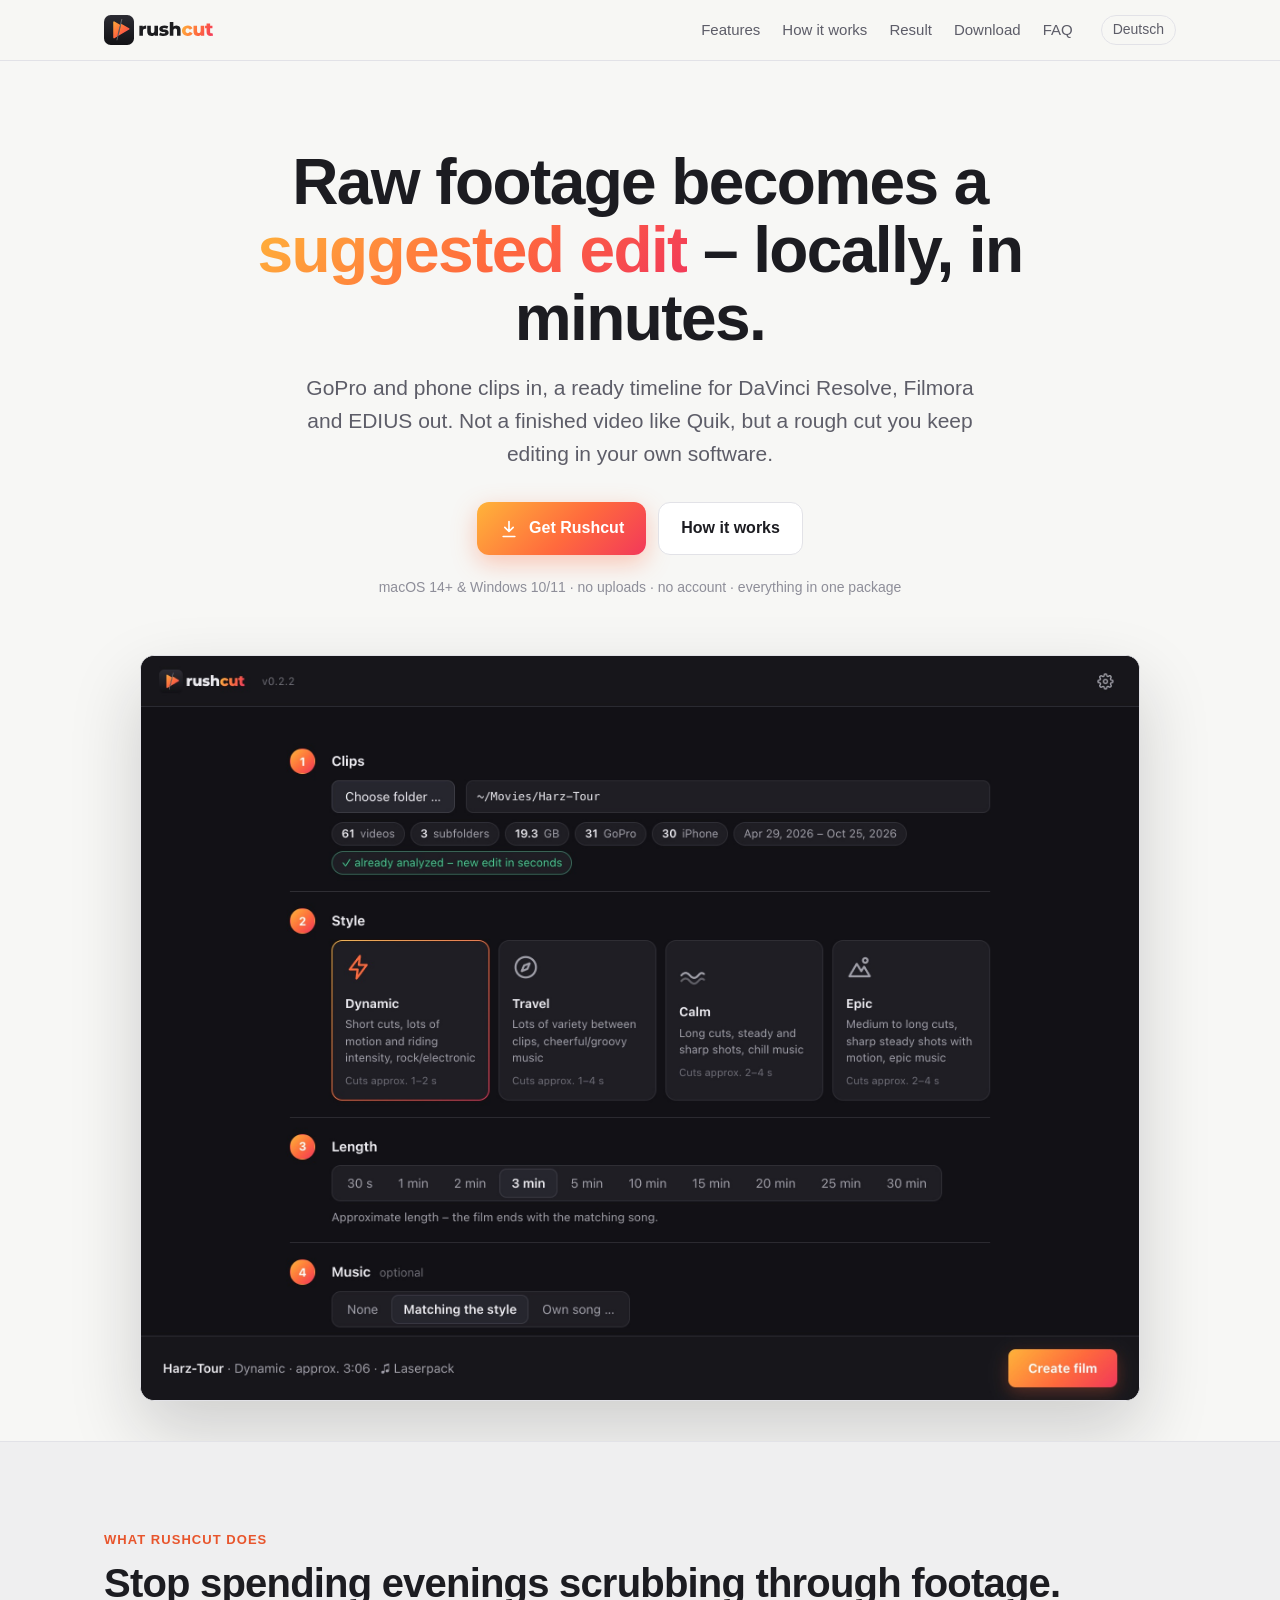
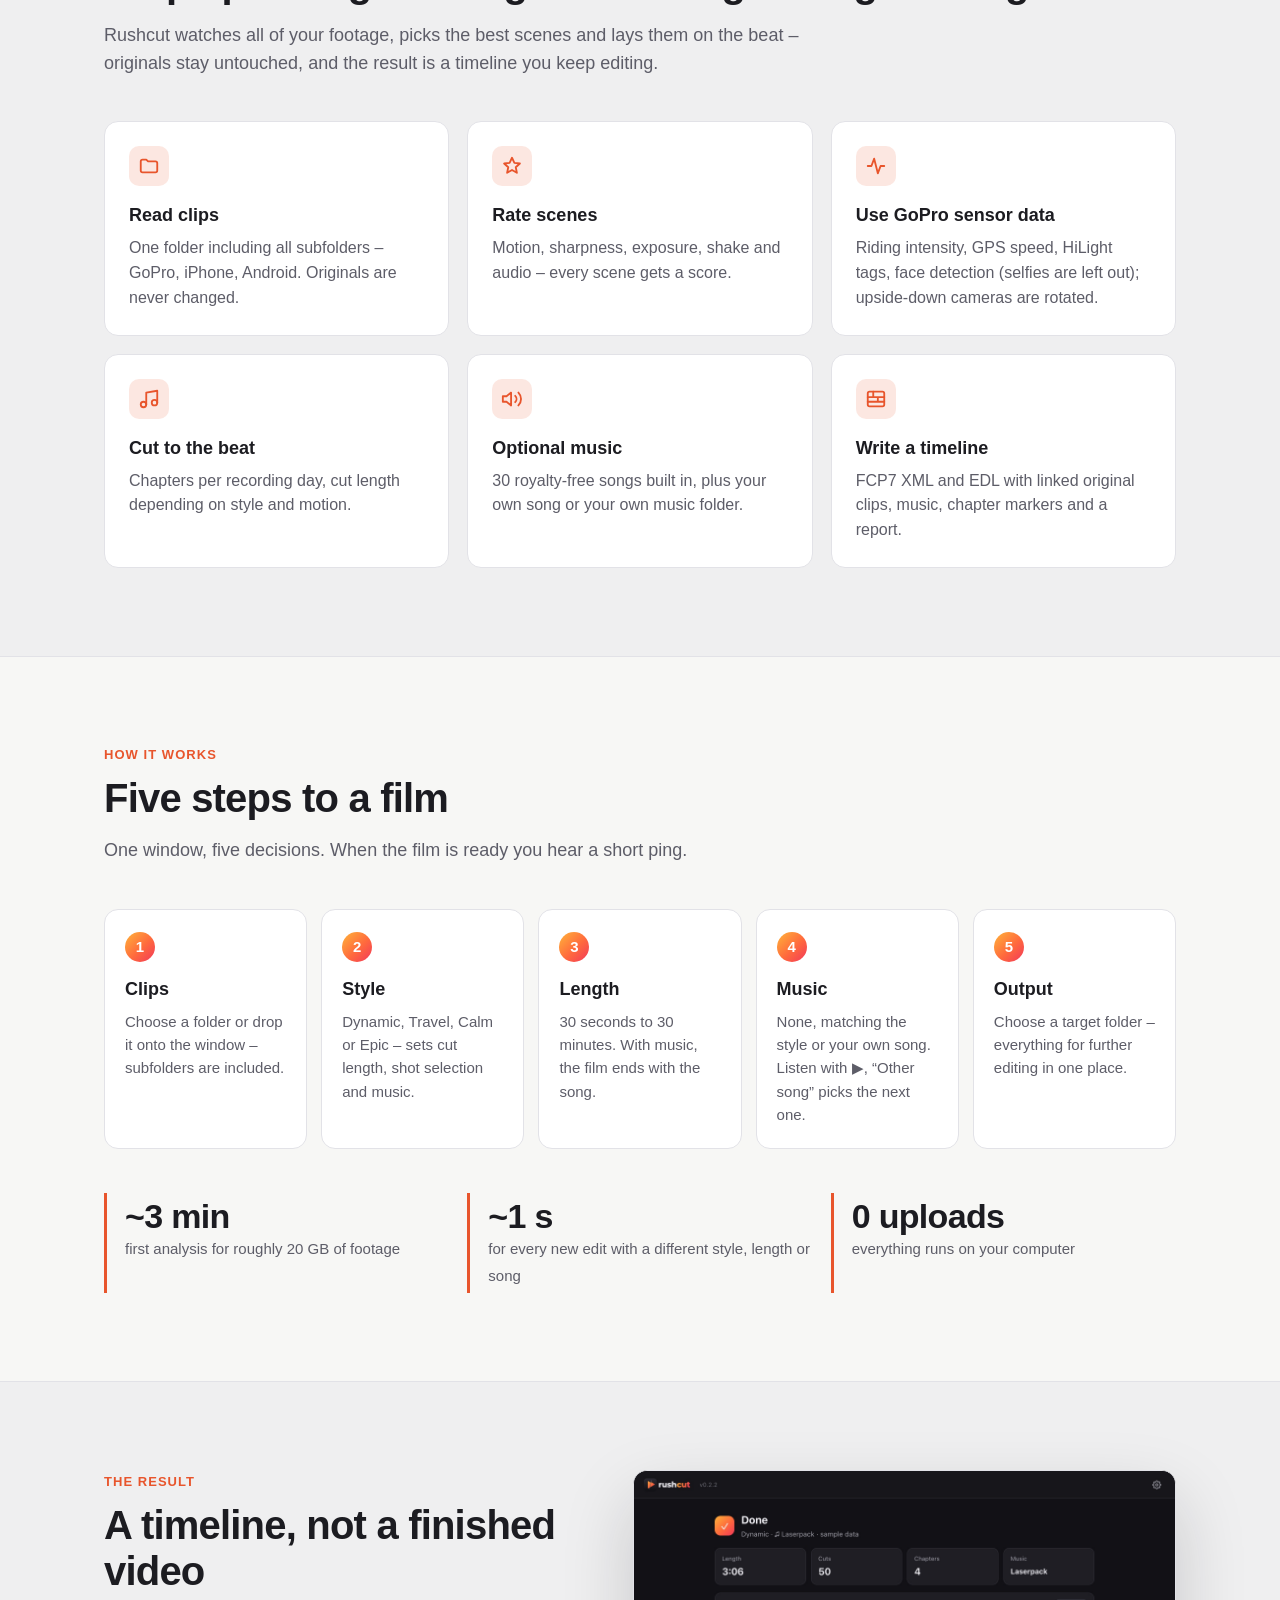
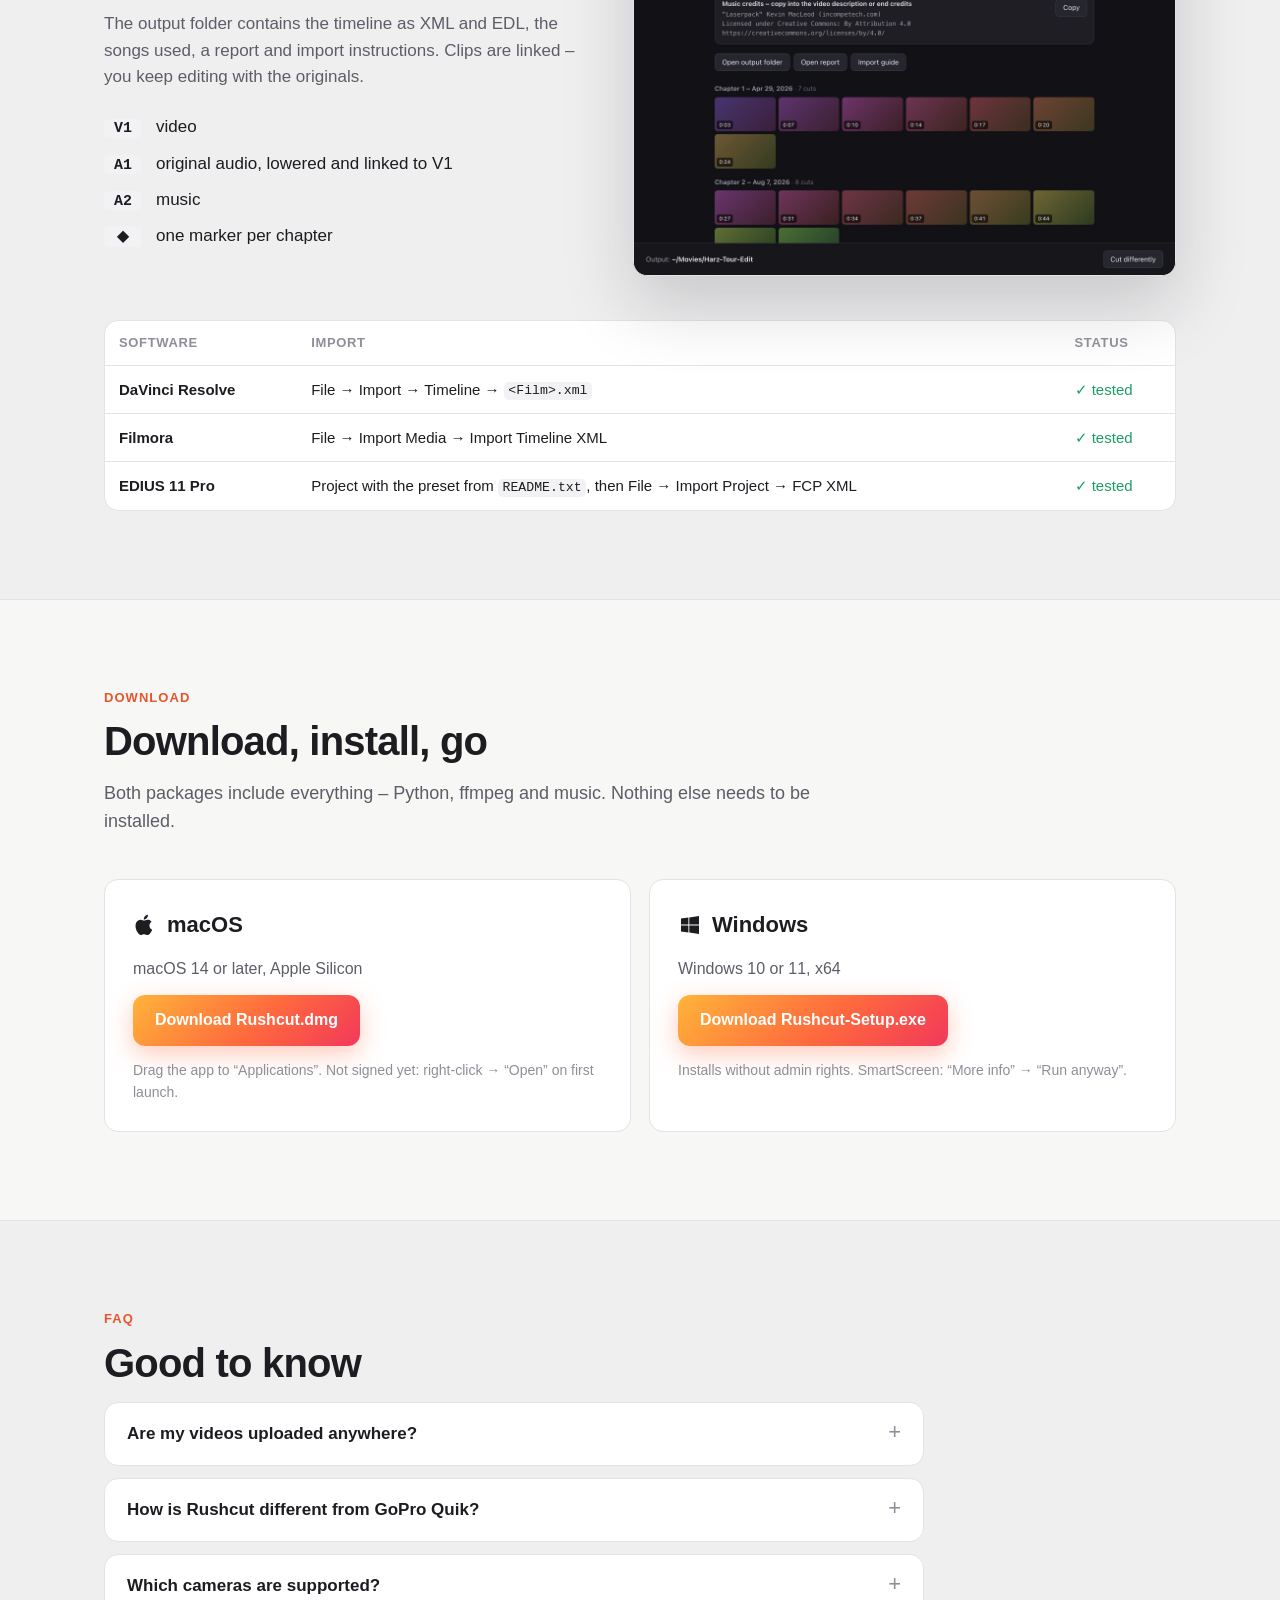
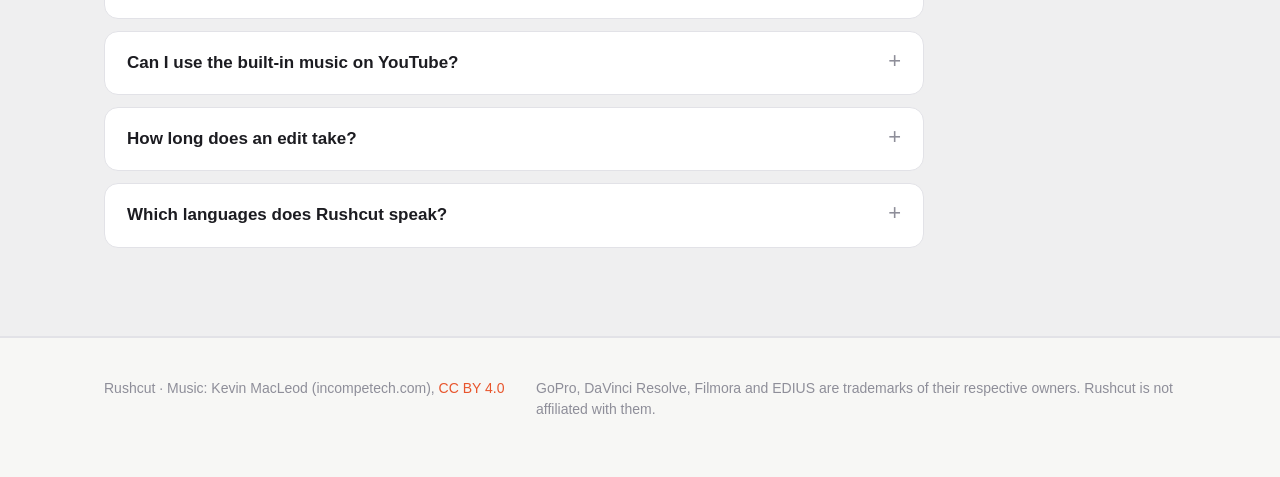
==== en/index.html @ 48d0cdb5 "Webseite aus spychi/Rushcut (erste Fassung)" ====
<!doctype html>
<html lang="en">
<head>
<meta charset="utf-8">
<meta name="viewport" content="width=device-width, initial-scale=1">
<title>Rushcut – raw footage becomes a suggested edit</title>
<meta name="description" content="Rushcut turns GoPro and phone clips into a suggested edit in minutes – as a timeline for DaVinci Resolve, Filmora and EDIUS. Local, no account, no uploads.">
<meta property="og:title" content="Rushcut – raw footage becomes a suggested edit">
<meta property="og:description" content="GoPro and phone clips in, a ready timeline for DaVinci Resolve, Filmora and EDIUS out – locally, in minutes.">
<meta property="og:image" content="../assets/app-setup-en.jpg">
<link rel="alternate" hreflang="de" href="../">
<link rel="icon" href="../assets/icon-small.svg" type="image/svg+xml">
<link rel="apple-touch-icon" href="../assets/apple-touch-icon.png">
<link rel="stylesheet" href="../assets/style.css">
</head>
<body>

<header class="top">
  <div class="wrap">
    <a class="logo" href="./" aria-label="Rushcut">
      <img class="logo-light" src="../assets/logo.svg" alt="Rushcut">
      <img class="logo-dark" src="../assets/logo-dark.svg" alt="Rushcut">
    </a>
    <nav>
      <a href="#features">Features</a>
      <a href="#steps">How it works</a>
      <a href="#result">Result</a>
      <a href="#download">Download</a>
      <a href="#faq">FAQ</a>
    </nav>
    <a class="lang" href="../" hreflang="de" lang="de">Deutsch</a>
  </div>
</header>

<main>

<div class="hero">
  <div class="wrap">
    <h1>Raw footage becomes a <span class="grad">suggested edit</span> – locally, in minutes.</h1>
    <p class="lead">GoPro and phone clips in, a ready timeline for DaVinci Resolve, Filmora and EDIUS out.
      Not a finished video like Quik, but a rough cut you keep editing in your own software.</p>
    <div class="cta">
      <a class="btn btn-hot" href="#download">
        <svg viewBox="0 0 24 24" fill="none" stroke="currentColor" stroke-width="2" stroke-linecap="round" stroke-linejoin="round"><path d="M12 3v12m0 0-5-5m5 5 5-5M5 21h14"/></svg>
        Get Rushcut
      </a>
      <a class="btn" href="#steps">How it works</a>
    </div>
    <p class="facts">macOS 14+ &amp; Windows 10/11 · no uploads · no account · everything in one package</p>
    <div class="shot"><img src="../assets/app-setup-en.jpg" width="2200" height="1640" alt="Rushcut window: clip folder chosen, style Dynamic, length 3 minutes, music matching the style"></div>
  </div>
</div>

<section id="features" class="alt">
  <div class="wrap">
    <p class="eyebrow">What Rushcut does</p>
    <h2>Stop spending evenings scrubbing through footage.</h2>
    <p class="intro">Rushcut watches all of your footage, picks the best scenes and lays them on the beat –
      originals stay untouched, and the result is a timeline you keep editing.</p>
    <div class="grid">
      <div class="card">
        <div class="ic"><svg viewBox="0 0 24 24" fill="none" stroke="currentColor" stroke-width="2" stroke-linecap="round" stroke-linejoin="round"><path d="M3 7a2 2 0 0 1 2-2h4l2 2h8a2 2 0 0 1 2 2v8a2 2 0 0 1-2 2H5a2 2 0 0 1-2-2z"/></svg></div>
        <h3>Read clips</h3>
        <p>One folder including all subfolders – GoPro, iPhone, Android. Originals are never changed.</p>
      </div>
      <div class="card">
        <div class="ic"><svg viewBox="0 0 24 24" fill="none" stroke="currentColor" stroke-width="2" stroke-linecap="round" stroke-linejoin="round"><path d="M12 3l2.6 5.6 6 .7-4.5 4.1 1.2 6L12 16.4 6.7 19.4l1.2-6L3.4 9.3l6-.7z"/></svg></div>
        <h3>Rate scenes</h3>
        <p>Motion, sharpness, exposure, shake and audio – every scene gets a score.</p>
      </div>
      <div class="card">
        <div class="ic"><svg viewBox="0 0 24 24" fill="none" stroke="currentColor" stroke-width="2" stroke-linecap="round" stroke-linejoin="round"><path d="M3 12h4l3-8 4 16 3-8h4"/></svg></div>
        <h3>Use GoPro sensor data</h3>
        <p>Riding intensity, GPS speed, HiLight tags, face detection (selfies are left out); upside-down cameras are rotated.</p>
      </div>
      <div class="card">
        <div class="ic"><svg viewBox="0 0 24 24" fill="none" stroke="currentColor" stroke-width="2" stroke-linecap="round" stroke-linejoin="round"><path d="M9 18V5l12-2v13"/><circle cx="6" cy="18" r="3"/><circle cx="18" cy="16" r="3"/></svg></div>
        <h3>Cut to the beat</h3>
        <p>Chapters per recording day, cut length depending on style and motion.</p>
      </div>
      <div class="card">
        <div class="ic"><svg viewBox="0 0 24 24" fill="none" stroke="currentColor" stroke-width="2" stroke-linecap="round" stroke-linejoin="round"><path d="M11 5 6 9H2v6h4l5 4zM15.5 8.5a5 5 0 0 1 0 7M19 5a10 10 0 0 1 0 14"/></svg></div>
        <h3>Optional music</h3>
        <p>30 royalty-free songs built in, plus your own song or your own music folder.</p>
      </div>
      <div class="card">
        <div class="ic"><svg viewBox="0 0 24 24" fill="none" stroke="currentColor" stroke-width="2" stroke-linecap="round" stroke-linejoin="round"><rect x="3" y="4" width="18" height="16" rx="2"/><path d="M3 10h18M3 15h18M9 4v6M14 10v5"/></svg></div>
        <h3>Write a timeline</h3>
        <p>FCP7 XML and EDL with linked original clips, music, chapter markers and a report.</p>
      </div>
    </div>
  </div>
</section>

<section id="steps">
  <div class="wrap">
    <p class="eyebrow">How it works</p>
    <h2>Five steps to a film</h2>
    <p class="intro">One window, five decisions. When the film is ready you hear a short ping.</p>
    <ol class="steps">
      <li><div class="n">1</div><h3>Clips</h3><p>Choose a folder or drop it onto the window – subfolders are included.</p></li>
      <li><div class="n">2</div><h3>Style</h3><p>Dynamic, Travel, Calm or Epic – sets cut length, shot selection and music.</p></li>
      <li><div class="n">3</div><h3>Length</h3><p>30 seconds to 30 minutes. With music, the film ends with the song.</p></li>
      <li><div class="n">4</div><h3>Music</h3><p>None, matching the style or your own song. Listen with ▶, “Other song” picks the next one.</p></li>
      <li><div class="n">5</div><h3>Output</h3><p>Choose a target folder – everything for further editing in one place.</p></li>
    </ol>
    <div class="stats">
      <div class="stat"><b>~3 min</b><span>first analysis for roughly 20 GB of footage</span></div>
      <div class="stat"><b>~1 s</b><span>for every new edit with a different style, length or song</span></div>
      <div class="stat"><b>0 uploads</b><span>everything runs on your computer</span></div>
    </div>
  </div>
</section>

<section id="result" class="alt">
  <div class="wrap">
    <div class="split">
      <div>
        <p class="eyebrow">The result</p>
        <h2>A timeline, not a finished video</h2>
        <p class="muted">The output folder contains the timeline as XML and EDL, the songs used, a report and
          import instructions. Clips are linked – you keep editing with the originals.</p>
        <ul class="tracks">
          <li><code>V1</code><span>video</span></li>
          <li><code>A1</code><span>original audio, lowered and linked to V1</span></li>
          <li><code>A2</code><span>music</span></li>
          <li><code>◆</code><span>one marker per chapter</span></li>
        </ul>
      </div>
      <div class="shot"><img src="../assets/app-done-en.jpg" width="2200" height="1640" loading="lazy" alt="Rushcut after the edit: 3:06 minutes, 50 cuts, 4 chapters, music credits and chapter preview"></div>
    </div>

    <div class="table">
      <table>
        <thead><tr><th>Software</th><th>Import</th><th>Status</th></tr></thead>
        <tbody>
          <tr><td>DaVinci Resolve</td><td>File → Import → Timeline → <code>&lt;Film&gt;.xml</code></td><td class="ok">✓ tested</td></tr>
          <tr><td>Filmora</td><td>File → Import Media → Import Timeline XML</td><td class="ok">✓ tested</td></tr>
          <tr><td>EDIUS 11 Pro</td><td>Project with the preset from <code>README.txt</code>, then File → Import Project → FCP XML</td><td class="ok">✓ tested</td></tr>
        </tbody>
      </table>
    </div>
  </div>
</section>

<section id="download">
  <div class="wrap">
    <p class="eyebrow">Download</p>
    <h2>Download, install, go</h2>
    <p class="intro">Both packages include everything – Python, ffmpeg and music. Nothing else needs to be installed.</p>
    <div class="dl">
      <div class="card">
        <h3><svg viewBox="0 0 24 24" fill="currentColor"><path d="M16.4 12.6c0-2.6 2.1-3.8 2.2-3.9-1.2-1.8-3.1-2-3.7-2-1.6-.2-3.1.9-3.9.9-.8 0-2-.9-3.4-.9-1.7 0-3.3 1-4.2 2.6-1.8 3.1-.5 7.7 1.3 10.2.9 1.2 1.9 2.6 3.2 2.6 1.3-.1 1.8-.8 3.3-.8 1.6 0 2 .8 3.4.8 1.4 0 2.3-1.3 3.1-2.5 1-1.4 1.4-2.8 1.4-2.9 0 0-2.7-1-2.7-4.1zM13.9 4.9c.7-.9 1.2-2 1-3.2-1 0-2.3.7-3 1.6-.7.8-1.2 2-1.1 3.1 1.2.1 2.3-.6 3.1-1.5z"/></svg>macOS</h3>
        <p class="muted">macOS 14 or later, Apple Silicon</p>
        <a class="btn btn-hot" href="https://github.com/spychi/rushcut-releases/releases/latest/download/Rushcut.dmg">Download Rushcut.dmg</a>
        <p class="hint">Drag the app to “Applications”. Not signed yet: right-click → “Open” on first launch.</p>
      </div>
      <div class="card">
        <h3><svg viewBox="0 0 24 24" fill="currentColor"><path d="M3 5.5 10.4 4.5v7H3zM11.3 4.4 21 3v8.5h-9.7zM3 12.4h7.4v7.1L3 18.5zM11.3 12.4H21V21l-9.7-1.4z"/></svg>Windows</h3>
        <p class="muted">Windows 10 or 11, x64</p>
        <a class="btn btn-hot" href="https://github.com/spychi/rushcut-releases/releases/latest/download/Rushcut-Setup.exe">Download Rushcut-Setup.exe</a>
        <p class="hint">Installs without admin rights. SmartScreen: “More info” → “Run anyway”.</p>
      </div>
    </div>
  </div>
</section>

<section id="faq" class="alt">
  <div class="wrap">
    <p class="eyebrow">FAQ</p>
    <h2>Good to know</h2>
    <div class="faq">
      <details>
        <summary>Are my videos uploaded anywhere?</summary>
        <p>No. Rushcut runs entirely on your computer – no uploads, no account, no tracking. Original clips are only read, never changed.</p>
      </details>
      <details>
        <summary>How is Rushcut different from GoPro Quik?</summary>
        <p>Quik delivers a finished video and needs its app and cloud. Rushcut delivers a suggested edit as a timeline you keep editing freely in DaVinci Resolve, Filmora or EDIUS – with the original clips in full quality.</p>
      </details>
      <details>
        <summary>Which cameras are supported?</summary>
        <p>Anything that writes common video files – GoPro, iPhone, Android and others. For GoPro cameras with sensor data (GPMF), Rushcut also uses speed, riding intensity, HiLight tags and orientation.</p>
      </details>
      <details>
        <summary>Can I use the built-in music on YouTube?</summary>
        <p>Yes. The songs are by Kevin MacLeod (incompetech.com) under CC BY 4.0 – including monetized videos. Rushcut puts the music credits into the output folder; they belong in the video description or end credits.</p>
      </details>
      <details>
        <summary>How long does an edit take?</summary>
        <p>The first analysis takes a few minutes (about 3 minutes for roughly 20 GB of footage). After that, a new edit with a different style, length or music is ready in about a second.</p>
      </details>
      <details>
        <summary>Which languages does Rushcut speak?</summary>
        <p>English and German – following the system language, switchable in the settings. That includes the report, instructions and folder names in the output.</p>
      </details>
    </div>
  </div>
</section>

</main>

<footer>
  <div class="wrap">
    <p>Rushcut · Music: Kevin MacLeod (incompetech.com), <a href="https://creativecommons.org/licenses/by/4.0/">CC BY 4.0</a></p>
    <p>GoPro, DaVinci Resolve, Filmora and EDIUS are trademarks of their respective owners. Rushcut is not affiliated with them.</p>
  </div>
</footer>

</body>
</html>
---- assets/style.css ----
/* Rushcut – Webseite. Farben wie in der App (gui/web/style.css): dunkel als Standard, hell nach System. */

:root {
  --bg: #121215;
  --bg-2: #17171b;
  --panel: #1e1e23;
  --panel-2: #26262d;
  --line: #2e2e36;
  --text: #ececf0;
  --muted: #a0a0aa;
  --faint: #6e6e78;
  --hot-1: #ffb43a;
  --hot-2: #ff6a3d;
  --hot-3: #f2385a;
  --hot: linear-gradient(135deg, var(--hot-1), var(--hot-2) 55%, var(--hot-3));
  --accent: #ff6a3d;
  --ok: #3ecf8e;
  --shadow: 0 30px 80px rgba(0, 0, 0, .55);
  --radius: 14px;
  --wrap: 1120px;
  color-scheme: dark;
}

@media (prefers-color-scheme: light) {
  :root {
    --bg: #f7f7f5;
    --bg-2: #efeff0;
    --panel: #ffffff;
    --panel-2: #f2f2f5;
    --line: #e2e2e7;
    --text: #1c1c21;
    --muted: #5d5d68;
    --faint: #8e8e99;
    --accent: #e8552c;
    --ok: #1a9e63;
    --shadow: 0 30px 70px rgba(20, 20, 30, .18);
    color-scheme: light;
  }
}

* { box-sizing: border-box; }
html { scroll-behavior: smooth; scroll-padding-top: 72px; }
body {
  margin: 0;
  background: var(--bg);
  color: var(--text);
  font: 17px/1.55 -apple-system, BlinkMacSystemFont, "Segoe UI", "Helvetica Neue", Arial, sans-serif;
  -webkit-font-smoothing: antialiased;
}
a { color: var(--accent); text-decoration: none; }
a:hover { text-decoration: underline; }
img { max-width: 100%; height: auto; display: block; }
code { font: .88em ui-monospace, SFMono-Regular, Menlo, Consolas, monospace; background: var(--panel-2);
       padding: .1em .35em; border-radius: 5px; }
.wrap { max-width: var(--wrap); margin: 0 auto; padding: 0 24px; }
.muted { color: var(--muted); }
.grad { background: var(--hot); -webkit-background-clip: text; background-clip: text; color: transparent; }

/* --- Kopfzeile ----------------------------------------------------------- */

.top {
  position: sticky; top: 0; z-index: 10;
  background: color-mix(in srgb, var(--bg) 82%, transparent);
  backdrop-filter: saturate(160%) blur(14px); -webkit-backdrop-filter: saturate(160%) blur(14px);
  border-bottom: 1px solid var(--line);
}
.top .wrap { display: flex; align-items: center; gap: 28px; height: 60px; }
.top .logo img { height: 30px; }
.top nav { display: flex; gap: 22px; margin-left: auto; font-size: 15px; }
.top nav a { color: var(--muted); }
.top nav a:hover { color: var(--text); text-decoration: none; }
.top .lang { font-size: 14px; color: var(--muted); border: 1px solid var(--line); border-radius: 999px; padding: 3px 11px; }
.top .lang:hover { color: var(--text); text-decoration: none; }
.logo-dark { display: none; }
@media (prefers-color-scheme: dark) { .logo-light { display: none; } .logo-dark { display: block; } }

/* --- Knöpfe -------------------------------------------------------------- */

.btn {
  display: inline-flex; align-items: center; gap: 10px;
  padding: 13px 22px; border-radius: 12px; font-weight: 600; font-size: 16px;
  border: 1px solid var(--line); background: var(--panel); color: var(--text);
}
.btn:hover { text-decoration: none; border-color: var(--faint); }
.btn-hot { background: var(--hot); border: 0; color: #fff; box-shadow: 0 8px 24px rgba(255, 106, 61, .35); }
.btn-hot:hover { filter: brightness(1.06); }
.btn svg { width: 20px; height: 20px; flex: none; }
.btn small { font-weight: 400; opacity: .8; }

/* --- Hero ---------------------------------------------------------------- */

.hero { padding: 88px 0 40px; text-align: center; position: relative; overflow: hidden; }
.hero::before {
  content: ""; position: absolute; inset: -40% -20% auto; height: 640px; z-index: -1;
  background: radial-gradient(closest-side, rgba(255, 106, 61, .22), transparent 70%);
}
.hero h1 { font-size: clamp(36px, 6vw, 64px); line-height: 1.06; letter-spacing: -.025em; margin: 0 auto 20px; max-width: 900px; }
.hero .lead { font-size: clamp(18px, 2.2vw, 21px); color: var(--muted); max-width: 680px; margin: 0 auto 32px; }
.hero .cta { display: flex; gap: 12px; justify-content: center; flex-wrap: wrap; }
.hero .facts { margin: 22px 0 0; font-size: 14px; color: var(--faint); }

.shot {
  margin: 56px auto 0; max-width: 1000px;
  border-radius: 14px; overflow: hidden; border: 1px solid var(--line); box-shadow: var(--shadow);
  background: #121215;
}

/* --- Abschnitte ---------------------------------------------------------- */

section { padding: 88px 0; }
section.alt { background: var(--bg-2); border-top: 1px solid var(--line); border-bottom: 1px solid var(--line); }
.eyebrow { font-size: 13px; font-weight: 700; letter-spacing: .08em; text-transform: uppercase; color: var(--accent); margin: 0 0 10px; }
h2 { font-size: clamp(28px, 4vw, 40px); line-height: 1.15; letter-spacing: -.02em; margin: 0 0 16px; }
.intro { color: var(--muted); max-width: 720px; margin: 0 0 44px; font-size: 18px; }
h3 { font-size: 18px; margin: 0 0 6px; }

.grid { display: grid; gap: 18px; grid-template-columns: repeat(3, 1fr); }
.card { background: var(--panel); border: 1px solid var(--line); border-radius: var(--radius); padding: 24px; }
.card p { margin: 0; color: var(--muted); font-size: 16px; }
.card .ic { width: 40px; height: 40px; border-radius: 10px; display: grid; place-items: center; margin-bottom: 16px;
            background: color-mix(in srgb, var(--accent) 14%, transparent); color: var(--accent); }
.card .ic svg { width: 22px; height: 22px; }

/* Schritte */
.steps { list-style: none; padding: 0; margin: 0; display: grid; gap: 14px; grid-template-columns: repeat(5, 1fr); }
.steps li { background: var(--panel); border: 1px solid var(--line); border-radius: var(--radius); padding: 22px 20px; }
.steps .n { width: 30px; height: 30px; border-radius: 50%; background: var(--hot); color: #fff; font-weight: 700;
            display: grid; place-items: center; font-size: 15px; margin-bottom: 14px; }
.steps p { margin: 0; color: var(--muted); font-size: 15px; }

/* Zahlen */
.stats { display: grid; grid-template-columns: repeat(3, 1fr); gap: 18px; margin-top: 44px; }
.stat { border-left: 3px solid var(--accent); padding: 4px 0 4px 18px; }
.stat b { display: block; font-size: 34px; letter-spacing: -.02em; line-height: 1.15; }
.stat span { color: var(--muted); font-size: 15px; }

/* Ergebnis */
.split { display: grid; grid-template-columns: 1fr 1.15fr; gap: 56px; align-items: center; }
.split .shot { margin: 0; }
.tracks { list-style: none; padding: 0; margin: 24px 0; display: grid; gap: 10px; }
.tracks li { display: flex; gap: 14px; align-items: baseline; }
.tracks code { min-width: 38px; text-align: center; font-weight: 700; }
table { width: 100%; border-collapse: collapse; font-size: 15px; }
th, td { text-align: left; padding: 12px 14px; border-bottom: 1px solid var(--line); vertical-align: top; }
th { color: var(--faint); font-weight: 600; font-size: 13px; text-transform: uppercase; letter-spacing: .05em; }
td:first-child { font-weight: 600; white-space: nowrap; }
.ok { color: var(--ok); white-space: nowrap; }
.table { background: var(--panel); border: 1px solid var(--line); border-radius: var(--radius); overflow-x: auto; margin-top: 44px; }
.table tr:last-child td { border-bottom: 0; }

/* Download */
.dl { display: grid; grid-template-columns: 1fr 1fr; gap: 18px; }
.dl .card { display: flex; flex-direction: column; gap: 14px; padding: 28px; }
.dl .card h3 { font-size: 22px; display: flex; align-items: center; gap: 10px; margin: 0; }
.dl .card h3 svg { width: 24px; height: 24px; }
.dl .card .btn { align-self: flex-start; }
.dl .hint { font-size: 14px; color: var(--faint); }

/* FAQ */
.faq { display: grid; gap: 12px; max-width: 820px; }
.faq details { background: var(--panel); border: 1px solid var(--line); border-radius: var(--radius); padding: 18px 22px; }
.faq summary { cursor: pointer; font-weight: 600; list-style: none; display: flex; justify-content: space-between; gap: 16px; }
.faq summary::-webkit-details-marker { display: none; }
.faq summary::after { content: "+"; color: var(--faint); font-weight: 400; font-size: 22px; line-height: 1; }
.faq details[open] summary::after { content: "–"; }
.faq details p { margin: 12px 0 0; color: var(--muted); font-size: 16px; }

/* Fuß */
footer { padding: 40px 0 56px; border-top: 1px solid var(--line); font-size: 14px; color: var(--faint); }
footer .wrap { display: flex; gap: 24px; justify-content: space-between; flex-wrap: wrap; }
footer p { margin: 0; max-width: 640px; }

/* --- Schmale Fenster ----------------------------------------------------- */

@media (max-width: 960px) {
  .steps { grid-template-columns: repeat(2, 1fr); }
  .split { grid-template-columns: 1fr; gap: 36px; }
}
@media (max-width: 720px) {
  body { font-size: 16px; }
  .wrap { padding: 0 16px; }
  .top nav { display: none; }
  .top .lang { margin-left: auto; }
  .hero { padding-top: 56px; }
  section { padding: 64px 0; }
  .grid, .dl, .stats { grid-template-columns: 1fr; }
  .steps { grid-template-columns: 1fr; }
  .hero .cta .btn { width: 100%; justify-content: center; }
}
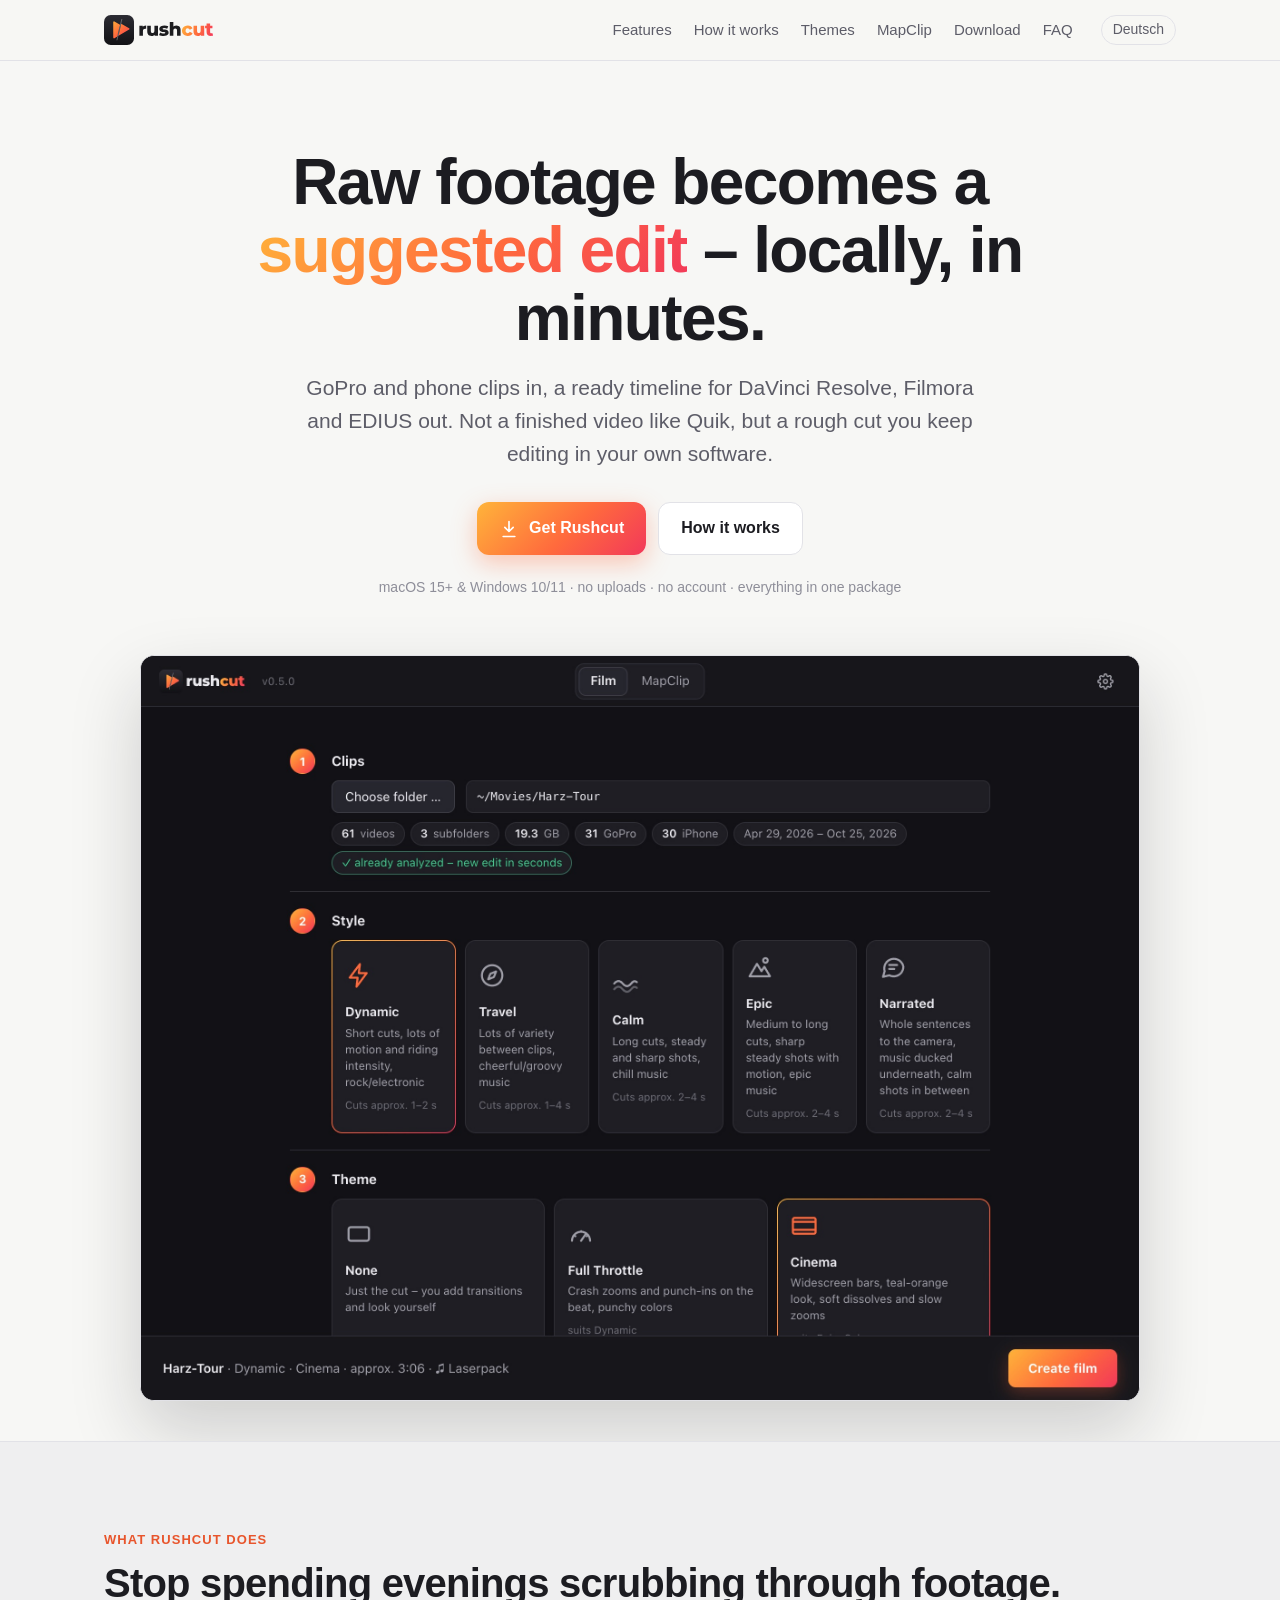
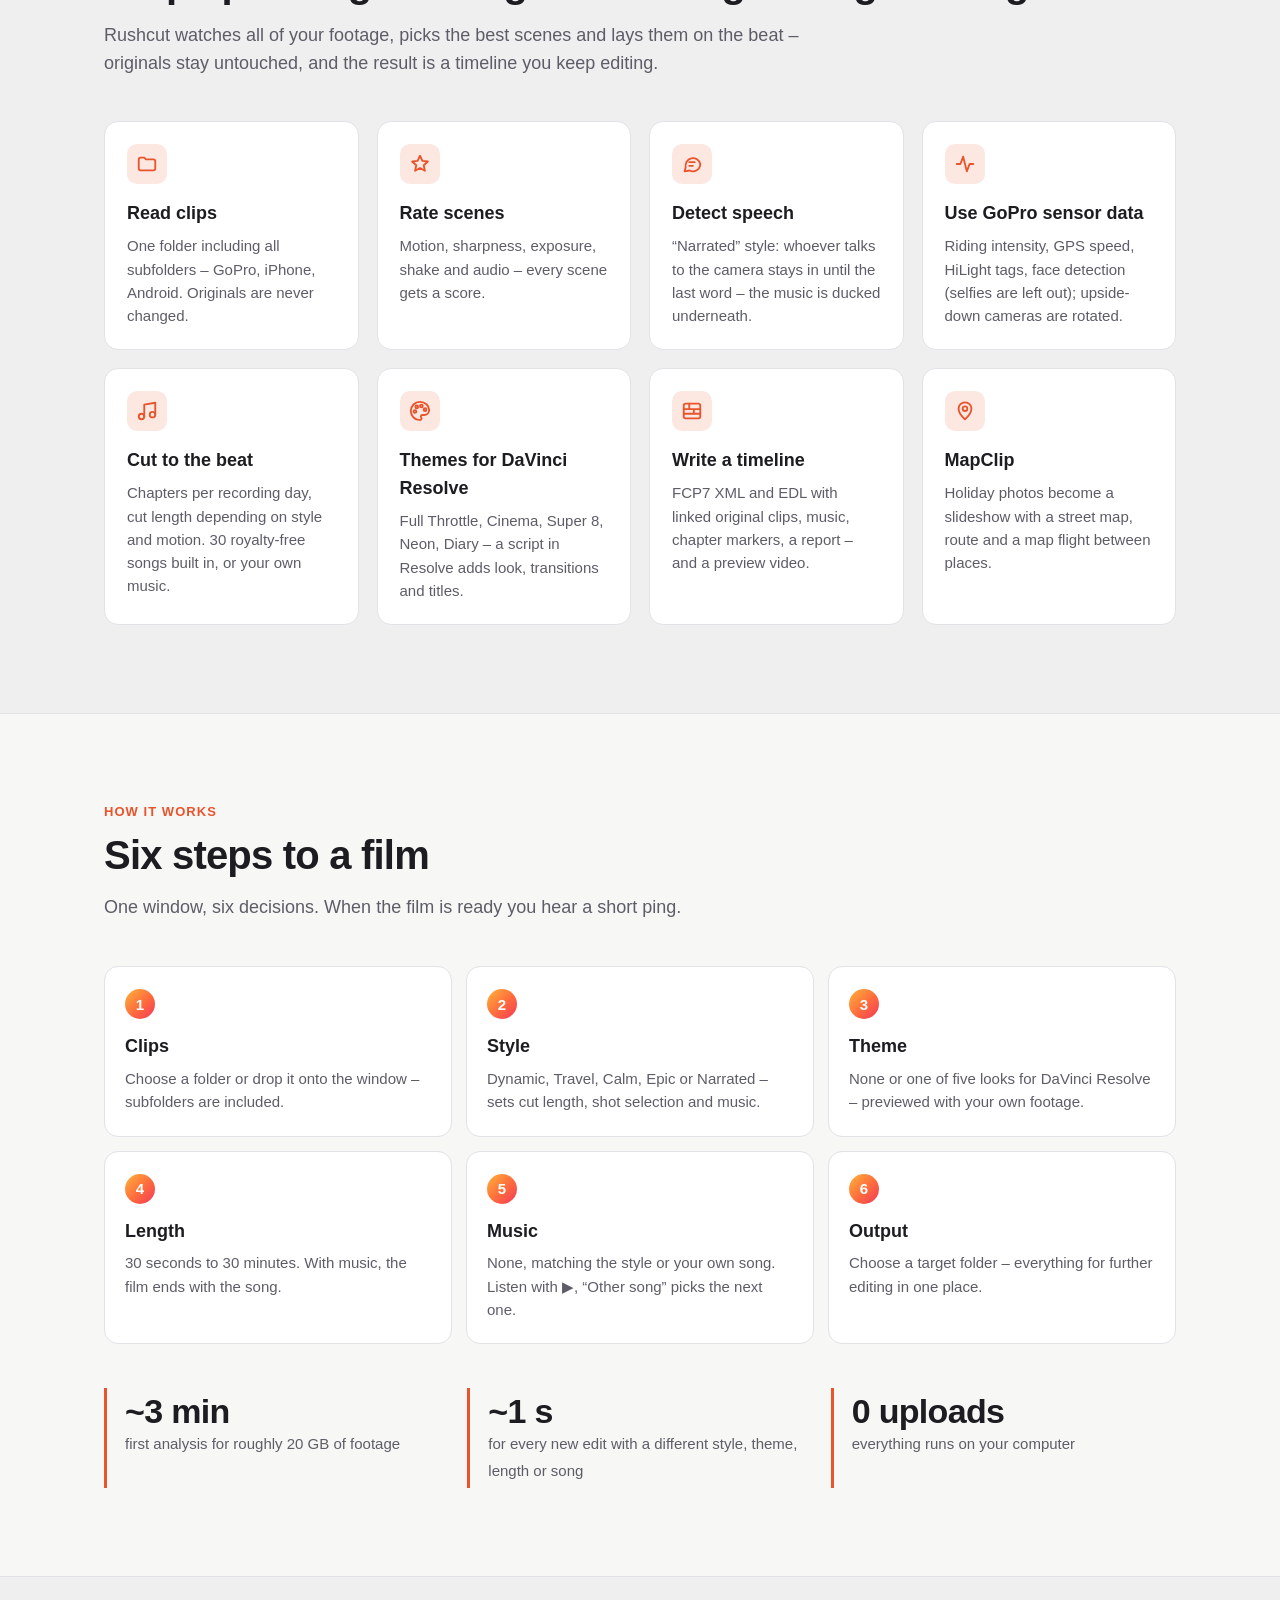
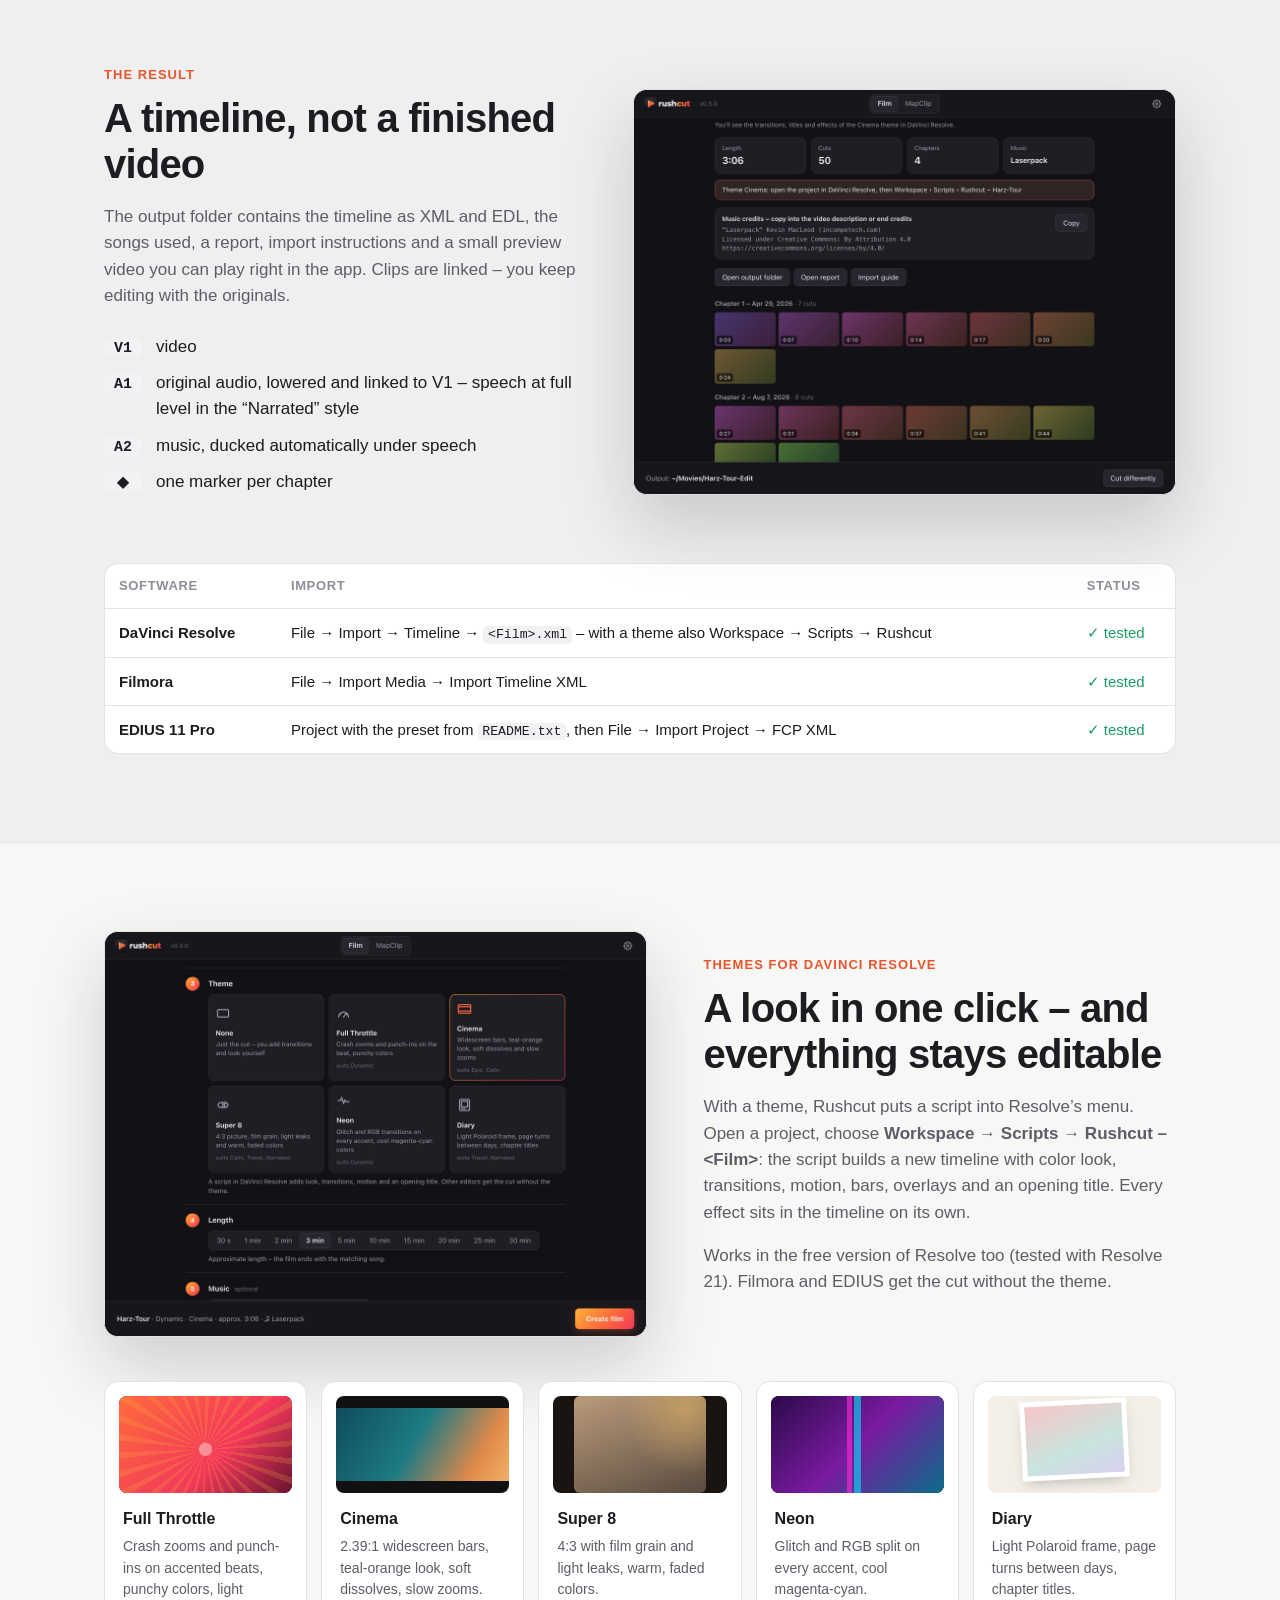
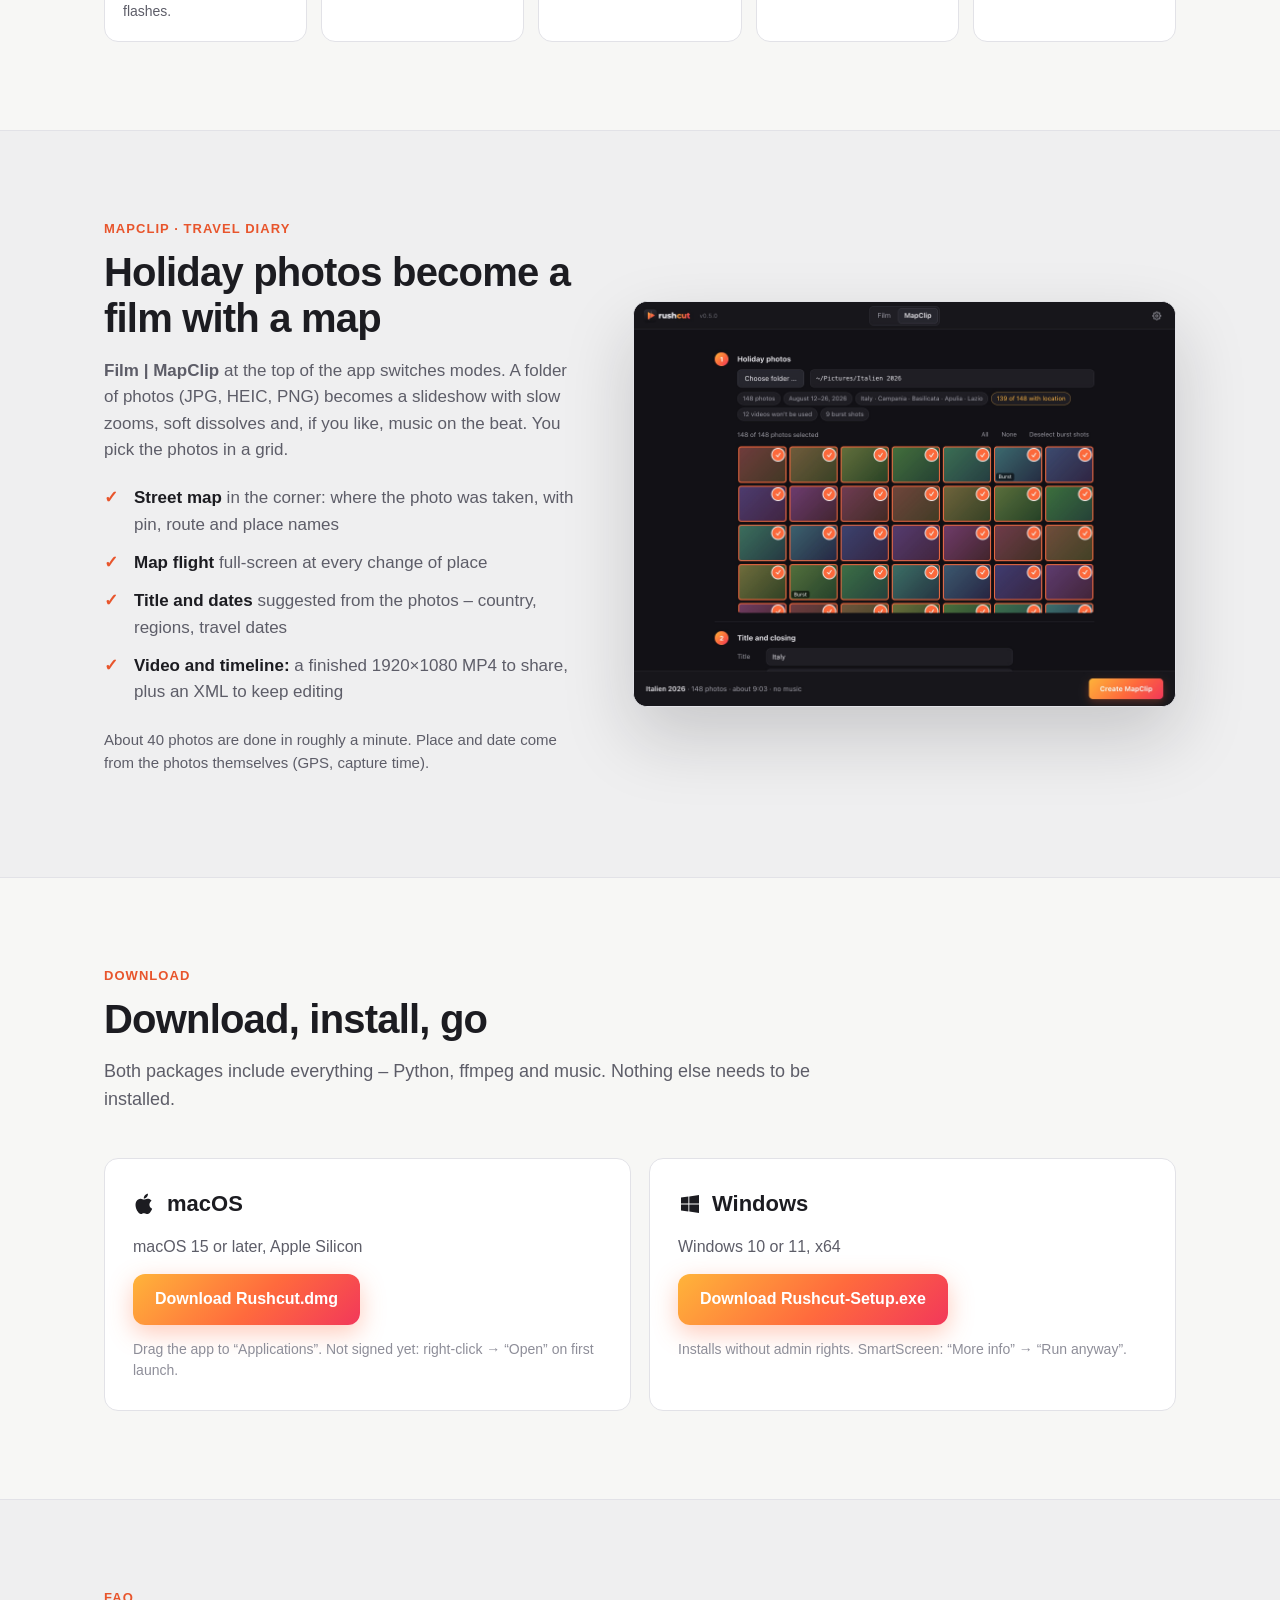
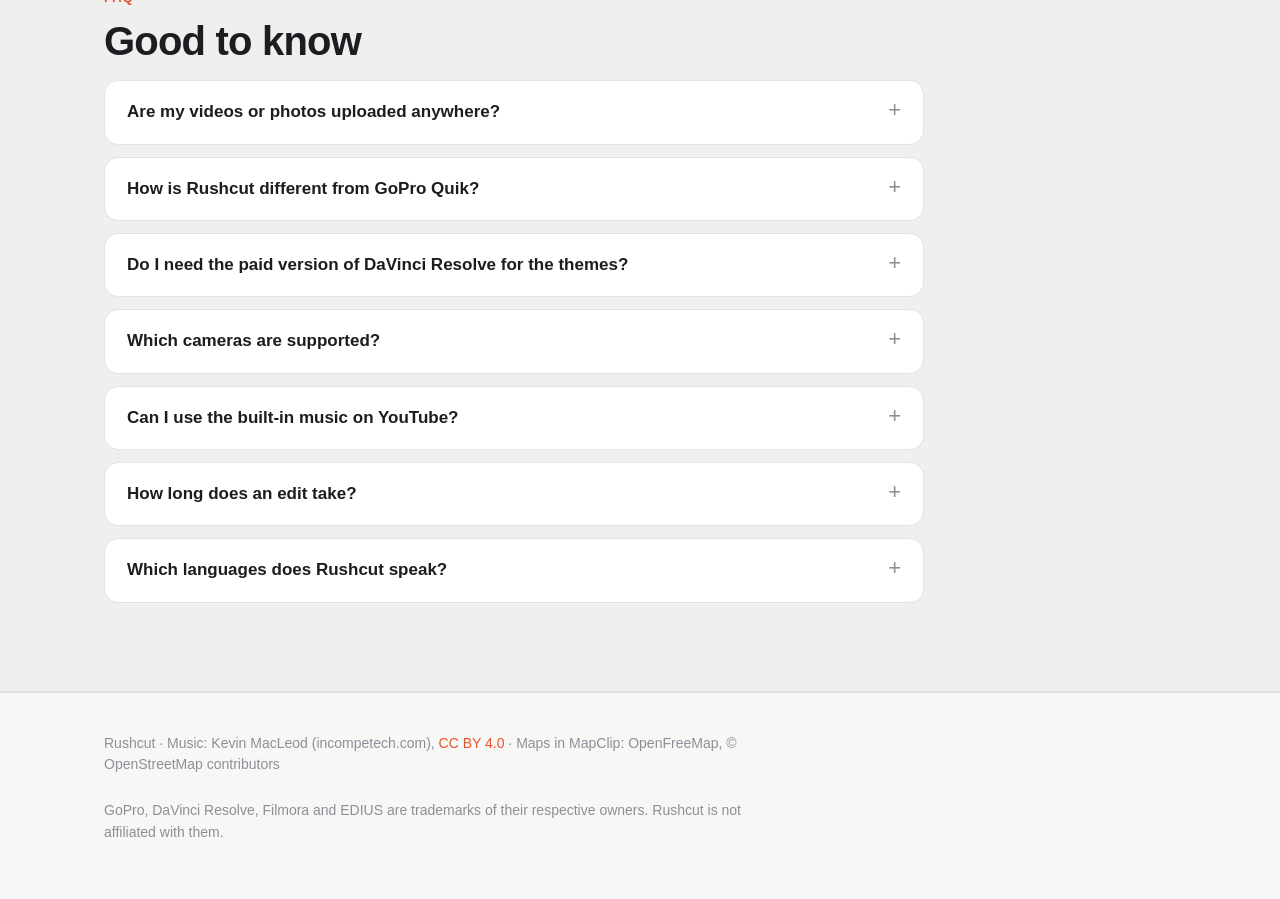
==== commit 63c8795d: "Webseite aus spychi/Rushcut@2695cf6" ====
--- a/en/index.html
+++ b/en/index.html
@@ -4,10 +4,10 @@
 <meta charset="utf-8">
 <meta name="viewport" content="width=device-width, initial-scale=1">
 <title>Rushcut – raw footage becomes a suggested edit</title>
-<meta name="description" content="Rushcut turns GoPro and phone clips into a suggested edit in minutes – as a timeline for DaVinci Resolve, Filmora and EDIUS. Local, no account, no uploads.">
+<meta name="description" content="Rushcut turns GoPro and phone clips into a suggested edit in minutes – as a timeline for DaVinci Resolve, Filmora and EDIUS, with themes for Resolve. Plus MapClip: holiday photos as a slideshow with a map. Local, no account.">
 <meta property="og:title" content="Rushcut – raw footage becomes a suggested edit">
 <meta property="og:description" content="GoPro and phone clips in, a ready timeline for DaVinci Resolve, Filmora and EDIUS out – locally, in minutes.">
-<meta property="og:image" content="../assets/app-setup-en.jpg">
+<meta property="og:image" content="../assets/film-setup-en.jpg">
 <link rel="alternate" hreflang="de" href="../">
 <link rel="icon" href="../assets/icon-small.svg" type="image/svg+xml">
 <link rel="apple-touch-icon" href="../assets/apple-touch-icon.png">
@@ -24,7 +24,8 @@
     <nav>
       <a href="#features">Features</a>
       <a href="#steps">How it works</a>
-      <a href="#result">Result</a>
+      <a href="#themes">Themes</a>
+      <a href="#mapclip">MapClip</a>
       <a href="#download">Download</a>
       <a href="#faq">FAQ</a>
     </nav>
@@ -46,8 +47,8 @@
       </a>
       <a class="btn" href="#steps">How it works</a>
     </div>
-    <p class="facts">macOS 14+ &amp; Windows 10/11 · no uploads · no account · everything in one package</p>
-    <div class="shot"><img src="../assets/app-setup-en.jpg" width="2200" height="1640" alt="Rushcut window: clip folder chosen, style Dynamic, length 3 minutes, music matching the style"></div>
+    <p class="facts">macOS 15+ &amp; Windows 10/11 · no uploads · no account · everything in one package</p>
+    <div class="shot"><img src="../assets/film-setup-en.jpg" width="2200" height="1640" alt="Rushcut window: clip folder chosen, style Dynamic, theme Cinema, music matching the style"></div>
   </div>
 </div>
 
@@ -57,7 +58,7 @@
     <h2>Stop spending evenings scrubbing through footage.</h2>
     <p class="intro">Rushcut watches all of your footage, picks the best scenes and lays them on the beat –
       originals stay untouched, and the result is a timeline you keep editing.</p>
-    <div class="grid">
+    <div class="grid four">
       <div class="card">
         <div class="ic"><svg viewBox="0 0 24 24" fill="none" stroke="currentColor" stroke-width="2" stroke-linecap="round" stroke-linejoin="round"><path d="M3 7a2 2 0 0 1 2-2h4l2 2h8a2 2 0 0 1 2 2v8a2 2 0 0 1-2 2H5a2 2 0 0 1-2-2z"/></svg></div>
         <h3>Read clips</h3>
@@ -69,6 +70,11 @@
         <p>Motion, sharpness, exposure, shake and audio – every scene gets a score.</p>
       </div>
       <div class="card">
+        <div class="ic"><svg viewBox="0 0 24 24" fill="none" stroke="currentColor" stroke-width="2" stroke-linecap="round" stroke-linejoin="round"><path d="M21 12a8 8 0 0 1-11.6 7.1L4 20l1.1-4.4A8 8 0 1 1 21 12zM9 10h6M9 14h4"/></svg></div>
+        <h3>Detect speech</h3>
+        <p>“Narrated” style: whoever talks to the camera stays in until the last word – the music is ducked underneath.</p>
+      </div>
+      <div class="card">
         <div class="ic"><svg viewBox="0 0 24 24" fill="none" stroke="currentColor" stroke-width="2" stroke-linecap="round" stroke-linejoin="round"><path d="M3 12h4l3-8 4 16 3-8h4"/></svg></div>
         <h3>Use GoPro sensor data</h3>
         <p>Riding intensity, GPS speed, HiLight tags, face detection (selfies are left out); upside-down cameras are rotated.</p>
@@ -76,17 +82,22 @@
       <div class="card">
         <div class="ic"><svg viewBox="0 0 24 24" fill="none" stroke="currentColor" stroke-width="2" stroke-linecap="round" stroke-linejoin="round"><path d="M9 18V5l12-2v13"/><circle cx="6" cy="18" r="3"/><circle cx="18" cy="16" r="3"/></svg></div>
         <h3>Cut to the beat</h3>
-        <p>Chapters per recording day, cut length depending on style and motion.</p>
-      </div>
-      <div class="card">
-        <div class="ic"><svg viewBox="0 0 24 24" fill="none" stroke="currentColor" stroke-width="2" stroke-linecap="round" stroke-linejoin="round"><path d="M11 5 6 9H2v6h4l5 4zM15.5 8.5a5 5 0 0 1 0 7M19 5a10 10 0 0 1 0 14"/></svg></div>
-        <h3>Optional music</h3>
-        <p>30 royalty-free songs built in, plus your own song or your own music folder.</p>
+        <p>Chapters per recording day, cut length depending on style and motion. 30 royalty-free songs built in, or your own music.</p>
+      </div>
+      <div class="card">
+        <div class="ic"><svg viewBox="0 0 24 24" fill="none" stroke="currentColor" stroke-width="2" stroke-linecap="round" stroke-linejoin="round"><circle cx="13.5" cy="6.5" r="1.5"/><circle cx="17.5" cy="10.5" r="1.5"/><circle cx="8.5" cy="7.5" r="1.5"/><circle cx="6.5" cy="12.5" r="1.5"/><path d="M12 2a10 10 0 0 0 0 20c1 0 1.7-.8 1.7-1.7 0-.4-.2-.8-.4-1.1-.3-.3-.4-.7-.4-1.1 0-.9.8-1.7 1.7-1.7h2A5.4 5.4 0 0 0 22 11c0-5-4.5-9-10-9z"/></svg></div>
+        <h3>Themes for DaVinci Resolve</h3>
+        <p>Full Throttle, Cinema, Super 8, Neon, Diary – a script in Resolve adds look, transitions and titles.</p>
       </div>
       <div class="card">
         <div class="ic"><svg viewBox="0 0 24 24" fill="none" stroke="currentColor" stroke-width="2" stroke-linecap="round" stroke-linejoin="round"><rect x="3" y="4" width="18" height="16" rx="2"/><path d="M3 10h18M3 15h18M9 4v6M14 10v5"/></svg></div>
         <h3>Write a timeline</h3>
-        <p>FCP7 XML and EDL with linked original clips, music, chapter markers and a report.</p>
+        <p>FCP7 XML and EDL with linked original clips, music, chapter markers, a report – and a preview video.</p>
+      </div>
+      <div class="card">
+        <div class="ic"><svg viewBox="0 0 24 24" fill="none" stroke="currentColor" stroke-width="2" stroke-linecap="round" stroke-linejoin="round"><path d="M12 21s-7-6.1-7-11.5a7 7 0 0 1 14 0C19 14.9 12 21 12 21z"/><circle cx="12" cy="9.5" r="2.5"/></svg></div>
+        <h3>MapClip</h3>
+        <p>Holiday photos become a slideshow with a street map, route and a map flight between places.</p>
       </div>
     </div>
   </div>
@@ -95,18 +106,19 @@
 <section id="steps">
   <div class="wrap">
     <p class="eyebrow">How it works</p>
-    <h2>Five steps to a film</h2>
-    <p class="intro">One window, five decisions. When the film is ready you hear a short ping.</p>
+    <h2>Six steps to a film</h2>
+    <p class="intro">One window, six decisions. When the film is ready you hear a short ping.</p>
     <ol class="steps">
       <li><div class="n">1</div><h3>Clips</h3><p>Choose a folder or drop it onto the window – subfolders are included.</p></li>
-      <li><div class="n">2</div><h3>Style</h3><p>Dynamic, Travel, Calm or Epic – sets cut length, shot selection and music.</p></li>
-      <li><div class="n">3</div><h3>Length</h3><p>30 seconds to 30 minutes. With music, the film ends with the song.</p></li>
-      <li><div class="n">4</div><h3>Music</h3><p>None, matching the style or your own song. Listen with ▶, “Other song” picks the next one.</p></li>
-      <li><div class="n">5</div><h3>Output</h3><p>Choose a target folder – everything for further editing in one place.</p></li>
+      <li><div class="n">2</div><h3>Style</h3><p>Dynamic, Travel, Calm, Epic or Narrated – sets cut length, shot selection and music.</p></li>
+      <li><div class="n">3</div><h3>Theme</h3><p>None or one of five looks for DaVinci Resolve – previewed with your own footage.</p></li>
+      <li><div class="n">4</div><h3>Length</h3><p>30 seconds to 30 minutes. With music, the film ends with the song.</p></li>
+      <li><div class="n">5</div><h3>Music</h3><p>None, matching the style or your own song. Listen with ▶, “Other song” picks the next one.</p></li>
+      <li><div class="n">6</div><h3>Output</h3><p>Choose a target folder – everything for further editing in one place.</p></li>
     </ol>
     <div class="stats">
       <div class="stat"><b>~3 min</b><span>first analysis for roughly 20 GB of footage</span></div>
-      <div class="stat"><b>~1 s</b><span>for every new edit with a different style, length or song</span></div>
+      <div class="stat"><b>~1 s</b><span>for every new edit with a different style, theme, length or song</span></div>
       <div class="stat"><b>0 uploads</b><span>everything runs on your computer</span></div>
     </div>
   </div>
@@ -118,23 +130,24 @@
       <div>
         <p class="eyebrow">The result</p>
         <h2>A timeline, not a finished video</h2>
-        <p class="muted">The output folder contains the timeline as XML and EDL, the songs used, a report and
-          import instructions. Clips are linked – you keep editing with the originals.</p>
+        <p class="muted">The output folder contains the timeline as XML and EDL, the songs used, a report, import
+          instructions and a small preview video you can play right in the app.
+          Clips are linked – you keep editing with the originals.</p>
         <ul class="tracks">
           <li><code>V1</code><span>video</span></li>
-          <li><code>A1</code><span>original audio, lowered and linked to V1</span></li>
-          <li><code>A2</code><span>music</span></li>
+          <li><code>A1</code><span>original audio, lowered and linked to V1 – speech at full level in the “Narrated” style</span></li>
+          <li><code>A2</code><span>music, ducked automatically under speech</span></li>
           <li><code>◆</code><span>one marker per chapter</span></li>
         </ul>
       </div>
-      <div class="shot"><img src="../assets/app-done-en.jpg" width="2200" height="1640" loading="lazy" alt="Rushcut after the edit: 3:06 minutes, 50 cuts, 4 chapters, music credits and chapter preview"></div>
+      <div class="shot"><img src="../assets/film-done-en.jpg" width="2200" height="1640" loading="lazy" alt="Rushcut after the edit: 3:06 minutes, 50 cuts, 4 chapters, Cinema theme note, music credits and chapter preview"></div>
     </div>
 
     <div class="table">
       <table>
         <thead><tr><th>Software</th><th>Import</th><th>Status</th></tr></thead>
         <tbody>
-          <tr><td>DaVinci Resolve</td><td>File → Import → Timeline → <code>&lt;Film&gt;.xml</code></td><td class="ok">✓ tested</td></tr>
+          <tr><td>DaVinci Resolve</td><td>File → Import → Timeline → <code>&lt;Film&gt;.xml</code> – with a theme also Workspace → Scripts → Rushcut</td><td class="ok">✓ tested</td></tr>
           <tr><td>Filmora</td><td>File → Import Media → Import Timeline XML</td><td class="ok">✓ tested</td></tr>
           <tr><td>EDIUS 11 Pro</td><td>Project with the preset from <code>README.txt</code>, then File → Import Project → FCP XML</td><td class="ok">✓ tested</td></tr>
         </tbody>
@@ -143,6 +156,51 @@
   </div>
 </section>
 
+<section id="themes">
+  <div class="wrap">
+    <div class="split rev">
+      <div class="shot"><img src="../assets/film-themes-en.jpg" width="2200" height="1640" loading="lazy" alt="Theme step in Rushcut: None, Full Throttle, Cinema, Super 8, Neon and Diary to choose from"></div>
+      <div>
+        <p class="eyebrow">Themes for DaVinci Resolve</p>
+        <h2>A look in one click – and everything stays editable</h2>
+        <p class="muted">With a theme, Rushcut puts a script into Resolve’s menu. Open a project, choose
+          <b>Workspace → Scripts → Rushcut – &lt;Film&gt;</b>: the script builds a new timeline with color look,
+          transitions, motion, bars, overlays and an opening title. Every effect sits in the timeline on its own.</p>
+        <p class="muted">Works in the free version of Resolve too (tested with Resolve 21). Filmora and EDIUS get the cut without the theme.</p>
+      </div>
+    </div>
+    <div class="themes">
+      <div class="theme"><div class="look vollgas"><i></i></div><h3>Full Throttle</h3><p>Crash zooms and punch-ins on accented beats, punchy colors, light flashes.</p></div>
+      <div class="theme"><div class="look kino"><i></i></div><h3>Cinema</h3><p>2.39:1 widescreen bars, teal-orange look, soft dissolves, slow zooms.</p></div>
+      <div class="theme"><div class="look super8"><i></i></div><h3>Super 8</h3><p>4:3 with film grain and light leaks, warm, faded colors.</p></div>
+      <div class="theme"><div class="look neon"><i></i></div><h3>Neon</h3><p>Glitch and RGB split on every accent, cool magenta-cyan.</p></div>
+      <div class="theme"><div class="look tagebuch"><i></i></div><h3>Diary</h3><p>Light Polaroid frame, page turns between days, chapter titles.</p></div>
+    </div>
+  </div>
+</section>
+
+<section id="mapclip" class="alt">
+  <div class="wrap">
+    <div class="split">
+      <div>
+        <p class="eyebrow">MapClip · travel diary</p>
+        <h2>Holiday photos become a film with a map</h2>
+        <p class="muted"><b>Film | MapClip</b> at the top of the app switches modes. A folder of photos (JPG, HEIC, PNG)
+          becomes a slideshow with slow zooms, soft dissolves and, if you like, music on the beat. You pick the photos
+          in a grid.</p>
+        <ul class="checks">
+          <li><b>Street map</b> in the corner: where the photo was taken, with pin, route and place names</li>
+          <li><b>Map flight</b> full-screen at every change of place</li>
+          <li><b>Title and dates</b> suggested from the photos – country, regions, travel dates</li>
+          <li><b>Video and timeline:</b> a finished 1920×1080 MP4 to share, plus an XML to keep editing</li>
+        </ul>
+        <p class="muted small">About 40 photos are done in roughly a minute. Place and date come from the photos themselves (GPS, capture time).</p>
+      </div>
+      <div class="shot"><img src="../assets/travel-setup-en.jpg" width="2200" height="1640" loading="lazy" alt="MapClip in Rushcut: folder with 148 holiday photos, travel dates, regions and photo selection grid"></div>
+    </div>
+  </div>
+</section>
+
 <section id="download">
   <div class="wrap">
     <p class="eyebrow">Download</p>
@@ -151,7 +209,7 @@
     <div class="dl">
       <div class="card">
         <h3><svg viewBox="0 0 24 24" fill="currentColor"><path d="M16.4 12.6c0-2.6 2.1-3.8 2.2-3.9-1.2-1.8-3.1-2-3.7-2-1.6-.2-3.1.9-3.9.9-.8 0-2-.9-3.4-.9-1.7 0-3.3 1-4.2 2.6-1.8 3.1-.5 7.7 1.3 10.2.9 1.2 1.9 2.6 3.2 2.6 1.3-.1 1.8-.8 3.3-.8 1.6 0 2 .8 3.4.8 1.4 0 2.3-1.3 3.1-2.5 1-1.4 1.4-2.8 1.4-2.9 0 0-2.7-1-2.7-4.1zM13.9 4.9c.7-.9 1.2-2 1-3.2-1 0-2.3.7-3 1.6-.7.8-1.2 2-1.1 3.1 1.2.1 2.3-.6 3.1-1.5z"/></svg>macOS</h3>
-        <p class="muted">macOS 14 or later, Apple Silicon</p>
+        <p class="muted">macOS 15 or later, Apple Silicon</p>
         <a class="btn btn-hot" href="https://github.com/spychi/rushcut-releases/releases/latest/download/Rushcut.dmg">Download Rushcut.dmg</a>
         <p class="hint">Drag the app to “Applications”. Not signed yet: right-click → “Open” on first launch.</p>
       </div>
@@ -171,14 +229,18 @@
     <h2>Good to know</h2>
     <div class="faq">
       <details>
-        <summary>Are my videos uploaded anywhere?</summary>
-        <p>No. Rushcut runs entirely on your computer – no uploads, no account, no tracking. Original clips are only read, never changed.</p>
+        <summary>Are my videos or photos uploaded anywhere?</summary>
+        <p>No. Rushcut runs entirely on your computer – no uploads, no account, no tracking. Originals are only read, never changed. The one connection to the internet: for the street map in MapClip, Rushcut loads map sections of the places you visited from OpenFreeMap. You can turn that off in the settings – you then get a simple map from bundled data.</p>
       </details>
       <details>
         <summary>How is Rushcut different from GoPro Quik?</summary>
         <p>Quik delivers a finished video and needs its app and cloud. Rushcut delivers a suggested edit as a timeline you keep editing freely in DaVinci Resolve, Filmora or EDIUS – with the original clips in full quality.</p>
       </details>
       <details>
+        <summary>Do I need the paid version of DaVinci Resolve for the themes?</summary>
+        <p>No. The theme script runs in the free version too (tested with Resolve 21). Filmora and EDIUS get the cut without the theme – you add look and transitions there yourself.</p>
+      </details>
+      <details>
         <summary>Which cameras are supported?</summary>
         <p>Anything that writes common video files – GoPro, iPhone, Android and others. For GoPro cameras with sensor data (GPMF), Rushcut also uses speed, riding intensity, HiLight tags and orientation.</p>
       </details>
@@ -188,7 +250,7 @@
       </details>
       <details>
         <summary>How long does an edit take?</summary>
-        <p>The first analysis takes a few minutes (about 3 minutes for roughly 20 GB of footage). After that, a new edit with a different style, length or music is ready in about a second.</p>
+        <p>The first analysis takes a few minutes (about 3 minutes for roughly 20 GB of footage). After that, a new edit with a different style, theme, length or music is ready in about a second. The preview video takes only a few seconds per minute of film.</p>
       </details>
       <details>
         <summary>Which languages does Rushcut speak?</summary>
@@ -202,7 +264,7 @@
 
 <footer>
   <div class="wrap">
-    <p>Rushcut · Music: Kevin MacLeod (incompetech.com), <a href="https://creativecommons.org/licenses/by/4.0/">CC BY 4.0</a></p>
+    <p>Rushcut · Music: Kevin MacLeod (incompetech.com), <a href="https://creativecommons.org/licenses/by/4.0/">CC BY 4.0</a> · Maps in MapClip: OpenFreeMap, © OpenStreetMap contributors</p>
     <p>GoPro, DaVinci Resolve, Filmora and EDIUS are trademarks of their respective owners. Rushcut is not affiliated with them.</p>
   </div>
 </footer>
--- a/assets/style.css
+++ b/assets/style.css
@@ -121,8 +121,12 @@
             background: color-mix(in srgb, var(--accent) 14%, transparent); color: var(--accent); }
 .card .ic svg { width: 22px; height: 22px; }
 
+.grid.four { grid-template-columns: repeat(4, 1fr); }
+.grid.four .card { padding: 22px; }
+.grid.four .card p { font-size: 15px; }
+
 /* Schritte */
-.steps { list-style: none; padding: 0; margin: 0; display: grid; gap: 14px; grid-template-columns: repeat(5, 1fr); }
+.steps { list-style: none; padding: 0; margin: 0; display: grid; gap: 14px; grid-template-columns: repeat(3, 1fr); }
 .steps li { background: var(--panel); border: 1px solid var(--line); border-radius: var(--radius); padding: 22px 20px; }
 .steps .n { width: 30px; height: 30px; border-radius: 50%; background: var(--hot); color: #fff; font-weight: 700;
             display: grid; place-items: center; font-size: 15px; margin-bottom: 14px; }
@@ -148,6 +152,36 @@
 .table { background: var(--panel); border: 1px solid var(--line); border-radius: var(--radius); overflow-x: auto; margin-top: 44px; }
 .table tr:last-child td { border-bottom: 0; }
 
+.split.rev { grid-template-columns: 1.15fr 1fr; }
+.split + .table, .split + .themes { margin-top: 44px; }
+.small { font-size: 15px; }
+.checks { list-style: none; padding: 0; margin: 22px 0; display: grid; gap: 12px; }
+.checks li { padding-left: 30px; position: relative; color: var(--muted); }
+.checks li::before { content: "✓"; position: absolute; left: 0; top: 0; color: var(--accent); font-weight: 700; }
+.checks b { color: var(--text); }
+
+/* Themen: kleine Look-Vorschau je Thema (nur CSS) */
+.themes { display: grid; grid-template-columns: repeat(5, 1fr); gap: 14px; }
+.theme { background: var(--panel); border: 1px solid var(--line); border-radius: var(--radius); padding: 14px 14px 18px; }
+.theme h3 { margin: 14px 4px 4px; font-size: 16px; }
+.theme p { margin: 0 4px; color: var(--muted); font-size: 14px; }
+.look { aspect-ratio: 16 / 9; border-radius: 8px; position: relative; overflow: hidden; background: #111; }
+.look i { position: absolute; inset: 0; }
+.look.vollgas i { background: radial-gradient(circle at 50% 55%, #fff6 0 6%, transparent 7%),
+  repeating-conic-gradient(from 0deg at 50% 55%, #ffb43a33 0 4deg, transparent 4deg 12deg),
+  linear-gradient(135deg, #ff6a3d, #f2385a 60%, #6a1230); }
+.look.kino i { inset: 13% 0; background: linear-gradient(120deg, #0f4c5c, #1d7a83 45%, #e0894a 80%, #f2b06b); }
+.look.super8 { background: #1a1410; }
+.look.super8 i { inset: 0 12%; border-radius: 6px;
+  background: radial-gradient(circle at 85% 15%, #ffb43a88, transparent 45%), linear-gradient(160deg, #c99a6b, #8a6a4c 60%, #5b4636);
+  filter: saturate(.7) contrast(.95); }
+.look.neon i { background: linear-gradient(90deg, transparent 48%, #00e5ff99 48% 52%, transparent 52%),
+  linear-gradient(90deg, transparent 44%, #ff2bd699 44% 47%, transparent 47%),
+  linear-gradient(135deg, #2a0a4a, #7a1aa0 50%, #0a6d8a); }
+.look.tagebuch { background: #f3efe6; }
+.look.tagebuch i { inset: 9% 22% 20%; background: linear-gradient(160deg, #f7c6c7, #c9e4de 60%, #d8d0f0);
+  box-shadow: 0 0 0 5px #fff, 0 6px 14px rgba(0, 0, 0, .25); transform: rotate(-3deg); }
+
 /* Download */
 .dl { display: grid; grid-template-columns: 1fr 1fr; gap: 18px; }
 .dl .card { display: flex; flex-direction: column; gap: 14px; padding: 28px; }
@@ -173,8 +207,10 @@
 /* --- Schmale Fenster ----------------------------------------------------- */
 
 @media (max-width: 960px) {
-  .steps { grid-template-columns: repeat(2, 1fr); }
-  .split { grid-template-columns: 1fr; gap: 36px; }
+  .steps, .grid.four { grid-template-columns: repeat(2, 1fr); }
+  .themes { grid-template-columns: repeat(3, 1fr); }
+  .split, .split.rev { grid-template-columns: 1fr; gap: 36px; }
+  .split.rev .shot { order: 2; }
 }
 @media (max-width: 720px) {
   body { font-size: 16px; }
@@ -183,7 +219,8 @@
   .top .lang { margin-left: auto; }
   .hero { padding-top: 56px; }
   section { padding: 64px 0; }
-  .grid, .dl, .stats { grid-template-columns: 1fr; }
+  .grid, .grid.four, .dl, .stats { grid-template-columns: 1fr; }
+  .themes { grid-template-columns: repeat(2, 1fr); }
   .steps { grid-template-columns: 1fr; }
   .hero .cta .btn { width: 100%; justify-content: center; }
 }
